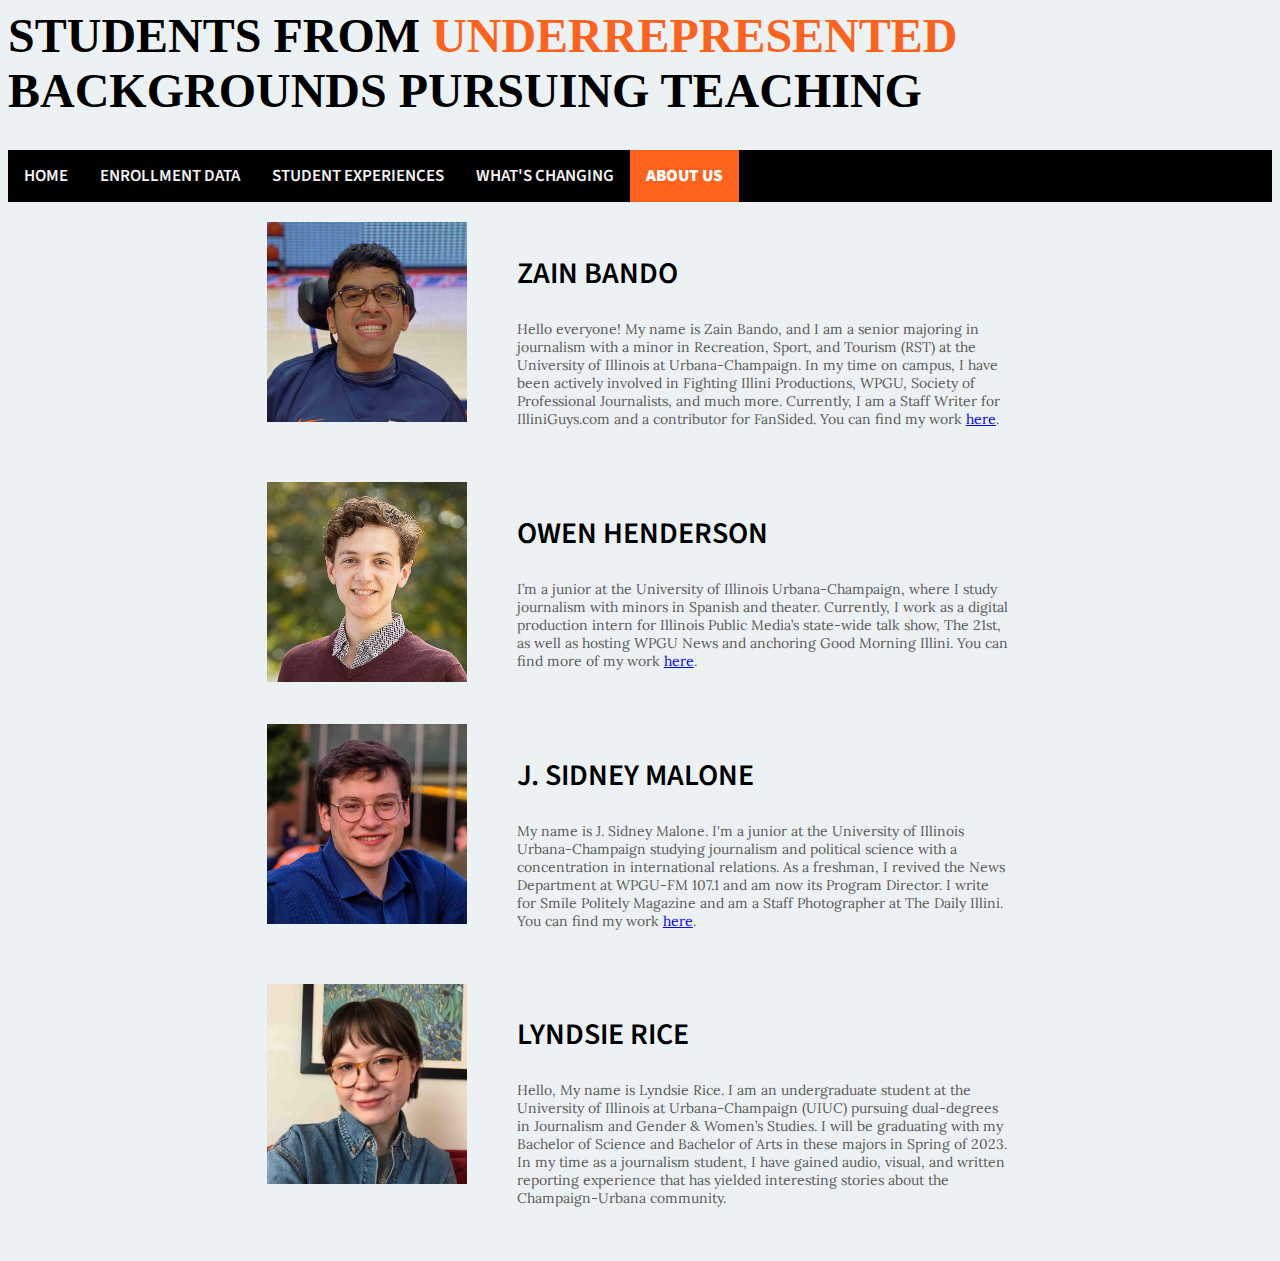
==== about-us.html @ 9d63cc16 "Update about-us.html" ====
<html lang="en-US">
<head>
	<meta charset="UTF-8">
	<meta name="viewport" content="width=device-width, initial-scale=1">
	<title>Students from Underrepresented Minorities Pursuing Teaching</title>
	<meta name="description" content="A project by University of Illinois journalism students about University of Illinois education students">
	<link href='https://fonts.googleapis.com/css?family=Source+Sans+Pro' rel='stylesheet' type='text/css'>
	<link href="https://fonts.googleapis.com/css?family=Lora" rel="stylesheet" type="text/css">
	<link href="https://jour425.github.io/stylesheet.css" rel="stylesheet" type="text/css">
</head>
<body>
    <div class="header">
     	<h1>Students From <span style="color:#fe621d">Underrepresented</span> Backgrounds Pursuing Teaching</h1>
    </div>
    <div class="topnav">
        <a href="https://jour425.github.io">Home</a>
        <a href="https://jour425.github.io/enrollment-data">Enrollment data</a>
        <a href="https://jour425.github.io/student-experiences">Student Experiences</a>
        <a href="https://jour425.github.io/what-changing">What's Changing</a>
        <a class="active" href="https://jour425.github.io/about-us">About us</a>
    </div>

    <div class='main-content-wrapper' style='margin: 10px;'>

        <div class='container-bio' style='width: 60%; margin:auto; padding:10px;'>

            <div class='headshot-bio' style='float:left; width: 250; height: 210;'>

                <img src='https://jour425.github.io/bando_zain.jpg' style='width:200'>

            </div>

            <div class='about-bio' style='padding:5px;margin-bottom: 15px;'>

                <h2>

                Zain Bando

                </h2>

                <p id='bando'>

                Hello everyone! My name is Zain Bando, and I am a senior majoring in journalism with a minor in Recreation, Sport, and Tourism (RST) at the University of Illinois at Urbana-Champaign. In my time on campus, I have been actively involved in Fighting Illini Productions, WPGU, Society of Professional Journalists, and much more. Currently, I am a Staff Writer for IlliniGuys.com and a contributor for FanSided. You can find my work <a href="https://muckrack.com/zain-bando">here</a>.

                </p>

            </div>

        </div>

        <div class='container-bio' style='width: 60%; margin:auto; padding:10px;'>

            <div class='headshot-bio' style='float:left; width: 250; height: 210;'>

                <img src='https://jour425.github.io/henderson_owen.jpg' style='width:200'>

            </div>

            <div class='about-bio' style='padding:5px;margin-bottom: 15px;'>

                <h2>

                Owen Henderson

                </h2>

                <p id='henderson'>

                I’m a junior at the University of Illinois Urbana-Champaign, where I study journalism with minors in Spanish and theater. Currently, I work as a digital production intern for Illinois Public Media’s state-wide talk show, The 21st, as well as hosting WPGU News and anchoring Good Morning Illini. You can find more of my work <a href="https://owenrhenderson.web.illinois.edu/work-samples/">here</a>.

                </p>

            </div>

        </div>


        <div class='container-bio' style='width: 60%; margin:auto; padding:10px;'>

            <div class='headshot-bio' style='float:left; width: 250; height: 210;'>

                <img src='https://jour425.github.io/malone_sidney.jpg' style='width:200'>

            </div>

            <div class='about-bio' style='padding:5px;margin-bottom: 15px;'>

                <h2>

                J. Sidney Malone

                </h2>

                <p id='malone'>

               My name is J. Sidney Malone. I'm a junior at the University of Illinois Urbana-Champaign studying journalism and political science with a concentration in international relations. As a freshman, I revived the News Department at WPGU-FM 107.1 and am now its Program Director. I write for Smile Politely Magazine and am a Staff Photographer at The Daily Illini. You can find my work <a href="https://jsidneymalone.com">here</a>.

                </p>

            </div>

        </div>


        <div class='container-bio' style='width: 60%; margin:auto; padding:10px;'>

            <div class='headshot-bio' style='float:left; width: 250; height: 210;'>

                <img src='https://jour425.github.io/rice_lyndsie.jpg' style='width:200'>

            </div>

            <div class='about-bio' style='padding:5px;margin-bottom: 15px;'>

                <h2>

                Lyndsie Rice

                </h2>

                <p id='rice'>

                Hello, My name is Lyndsie Rice. I am an undergraduate student at the University of Illinois at Urbana-Champaign (UIUC) pursuing dual-degrees in Journalism and Gender & Women’s Studies. I will be graduating with my Bachelor of Science and Bachelor of Arts in these majors in Spring of 2023. In my time as a journalism student, I have gained audio, visual, and written reporting experience that has yielded interesting stories about the Champaign-Urbana community.

                </p>

            </div>

        </div>


    </div>

</body>
</html>
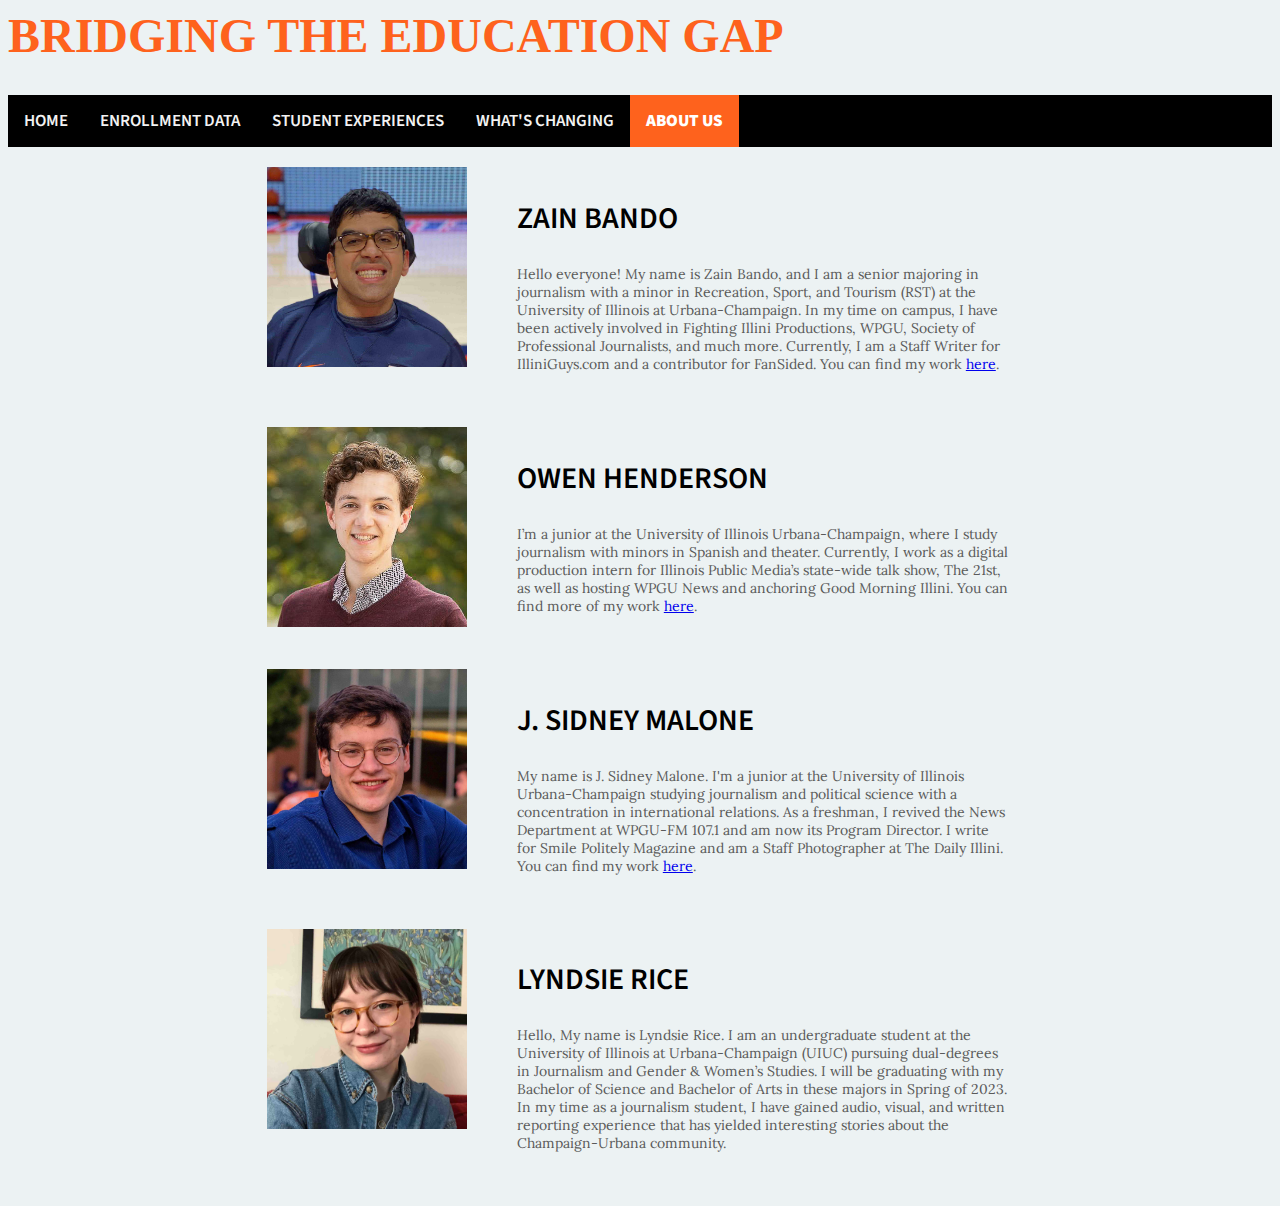
==== commit 2c472161: "Update about-us.html" ====
--- a/about-us.html
+++ b/about-us.html
@@ -10,7 +10,7 @@
 </head>
 <body>
     <div class="header">
-     	<h1>Students From <span style="color:#fe621d">Underrepresented</span> Backgrounds Pursuing Teaching</h1>
+     	<h1><span style="color:#fe621d">Bridging the education gap</span></h1>
     </div>
     <div class="topnav">
         <a href="https://jour425.github.io">Home</a>
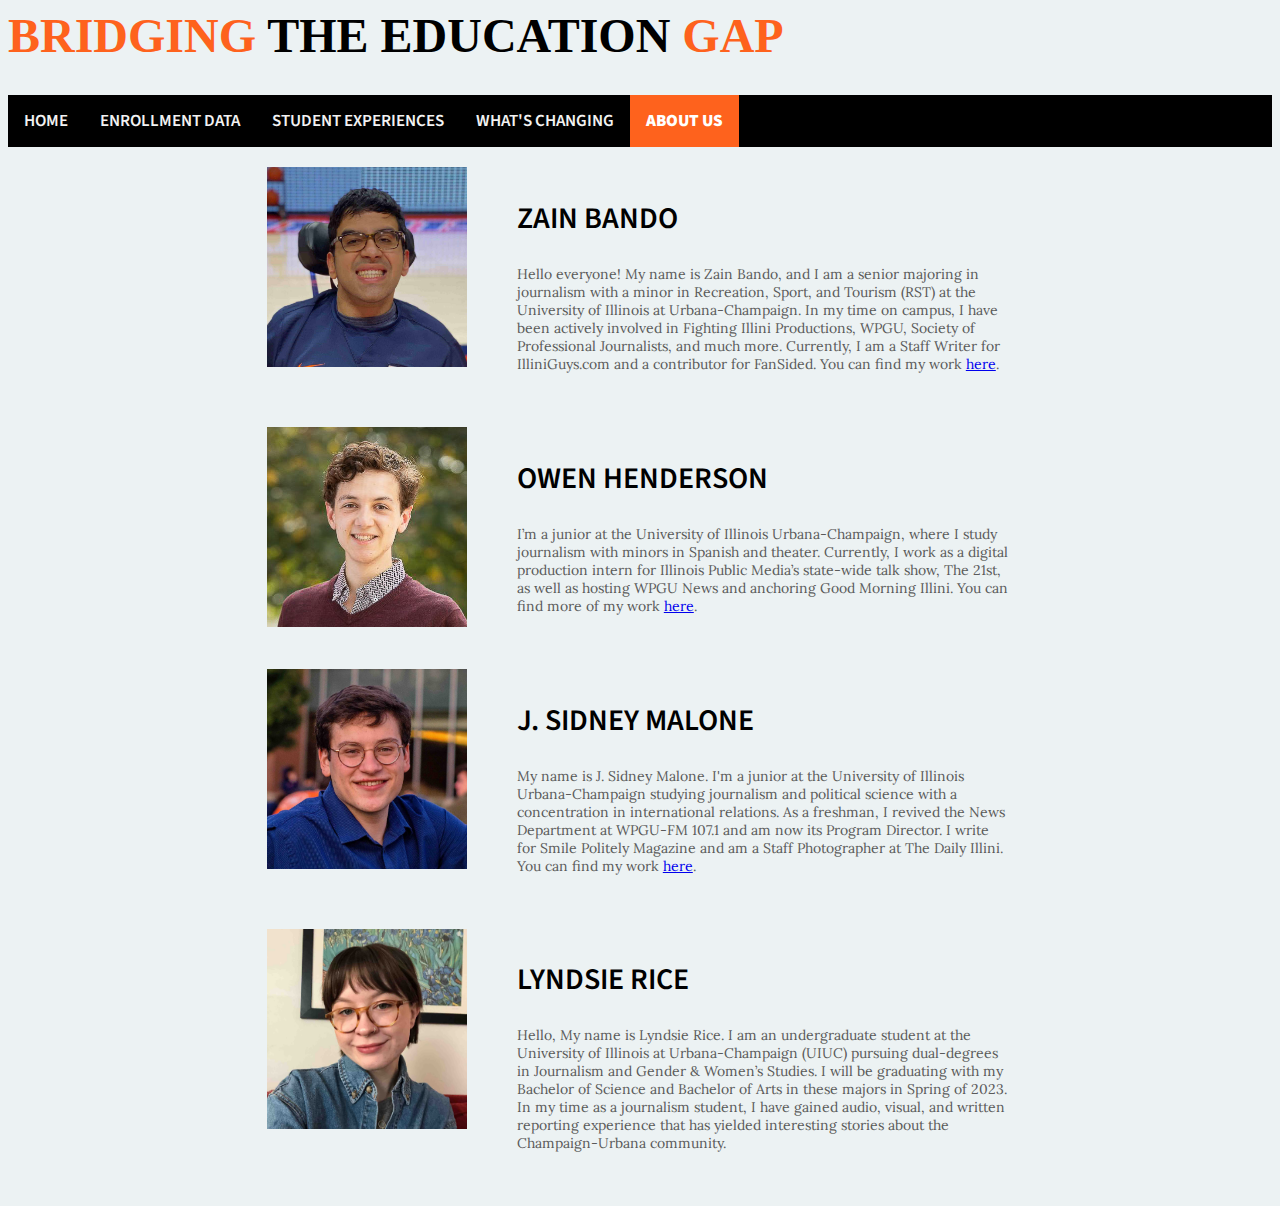
==== commit 7b73000a: "Update about-us.html" ====
--- a/about-us.html
+++ b/about-us.html
@@ -10,7 +10,7 @@
 </head>
 <body>
     <div class="header">
-     	<h1><span style="color:#fe621d">Bridging the education gap</span></h1>
+     	<h1><span style="color:#fe621d">Bridging</span> the education <span style="color:#fe621d">gap</span></h1>
     </div>
     <div class="topnav">
         <a href="https://jour425.github.io">Home</a>
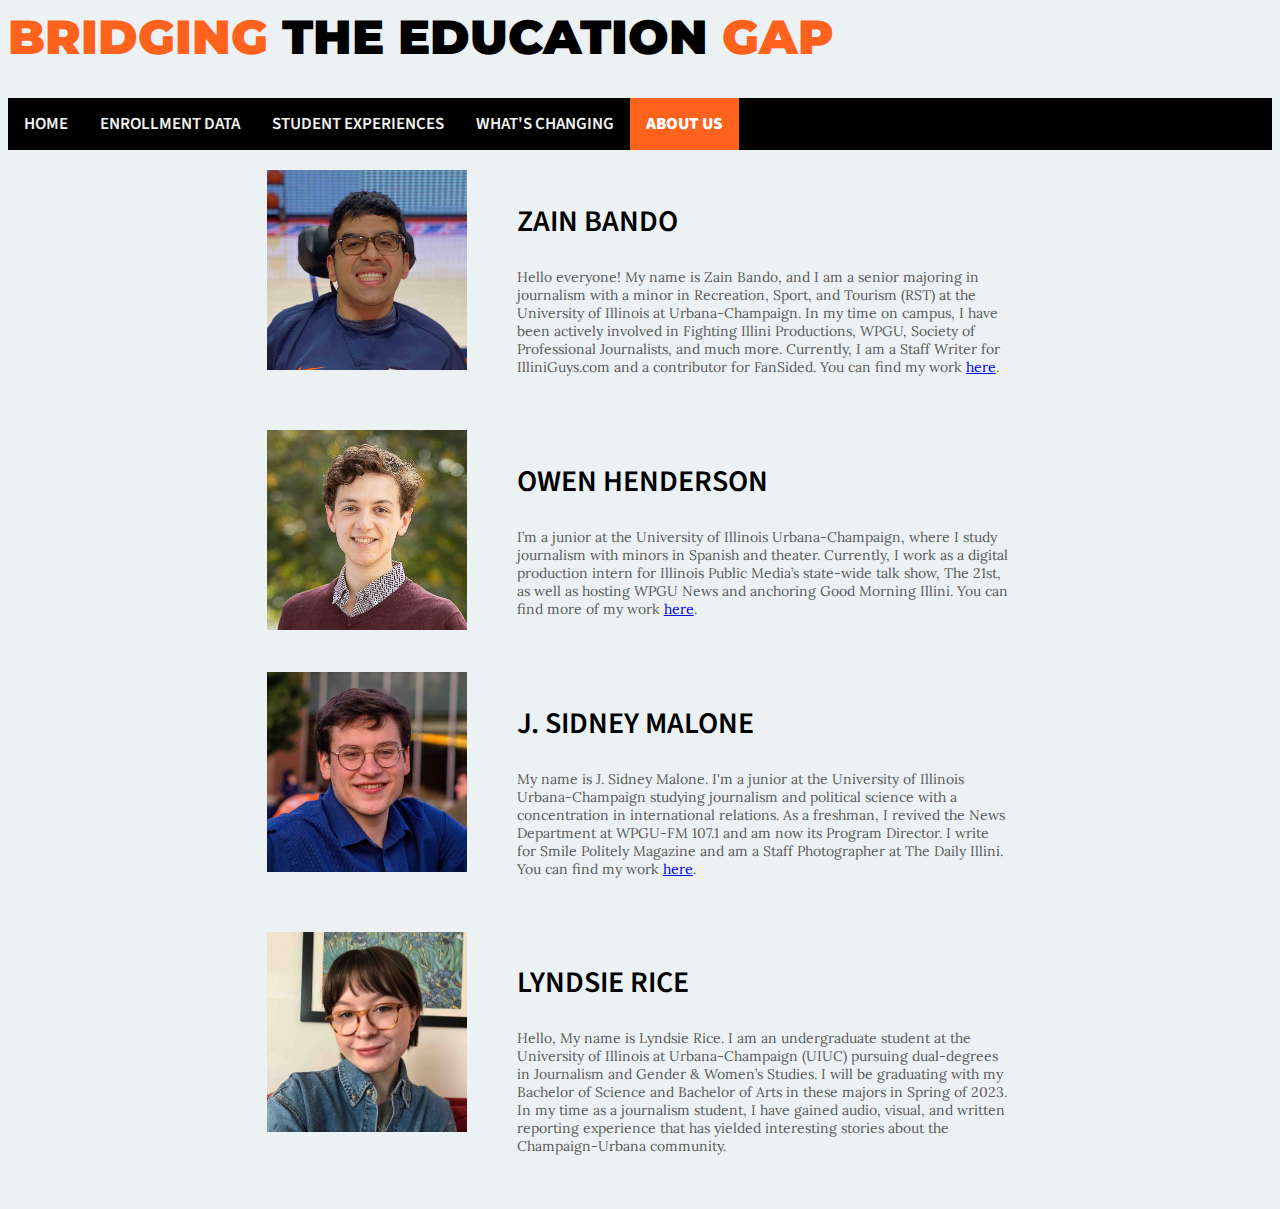
==== commit 76a7dc19: "Update about-us.html" ====
--- a/about-us.html
+++ b/about-us.html
@@ -2,10 +2,11 @@
 <head>
 	<meta charset="UTF-8">
 	<meta name="viewport" content="width=device-width, initial-scale=1">
-	<title>Students from Underrepresented Minorities Pursuing Teaching</title>
+	<title>About us | Bridging the Education Gap | A University of Illinois journalism project</title>
 	<meta name="description" content="A project by University of Illinois journalism students about University of Illinois education students">
 	<link href='https://fonts.googleapis.com/css?family=Source+Sans+Pro' rel='stylesheet' type='text/css'>
 	<link href="https://fonts.googleapis.com/css?family=Lora" rel="stylesheet" type="text/css">
+	<link href='https://fonts.googleapis.com/css?family=Montserrat' rel='stylesheet' type='text/css'>
 	<link href="https://jour425.github.io/stylesheet.css" rel="stylesheet" type="text/css">
 </head>
 <body>
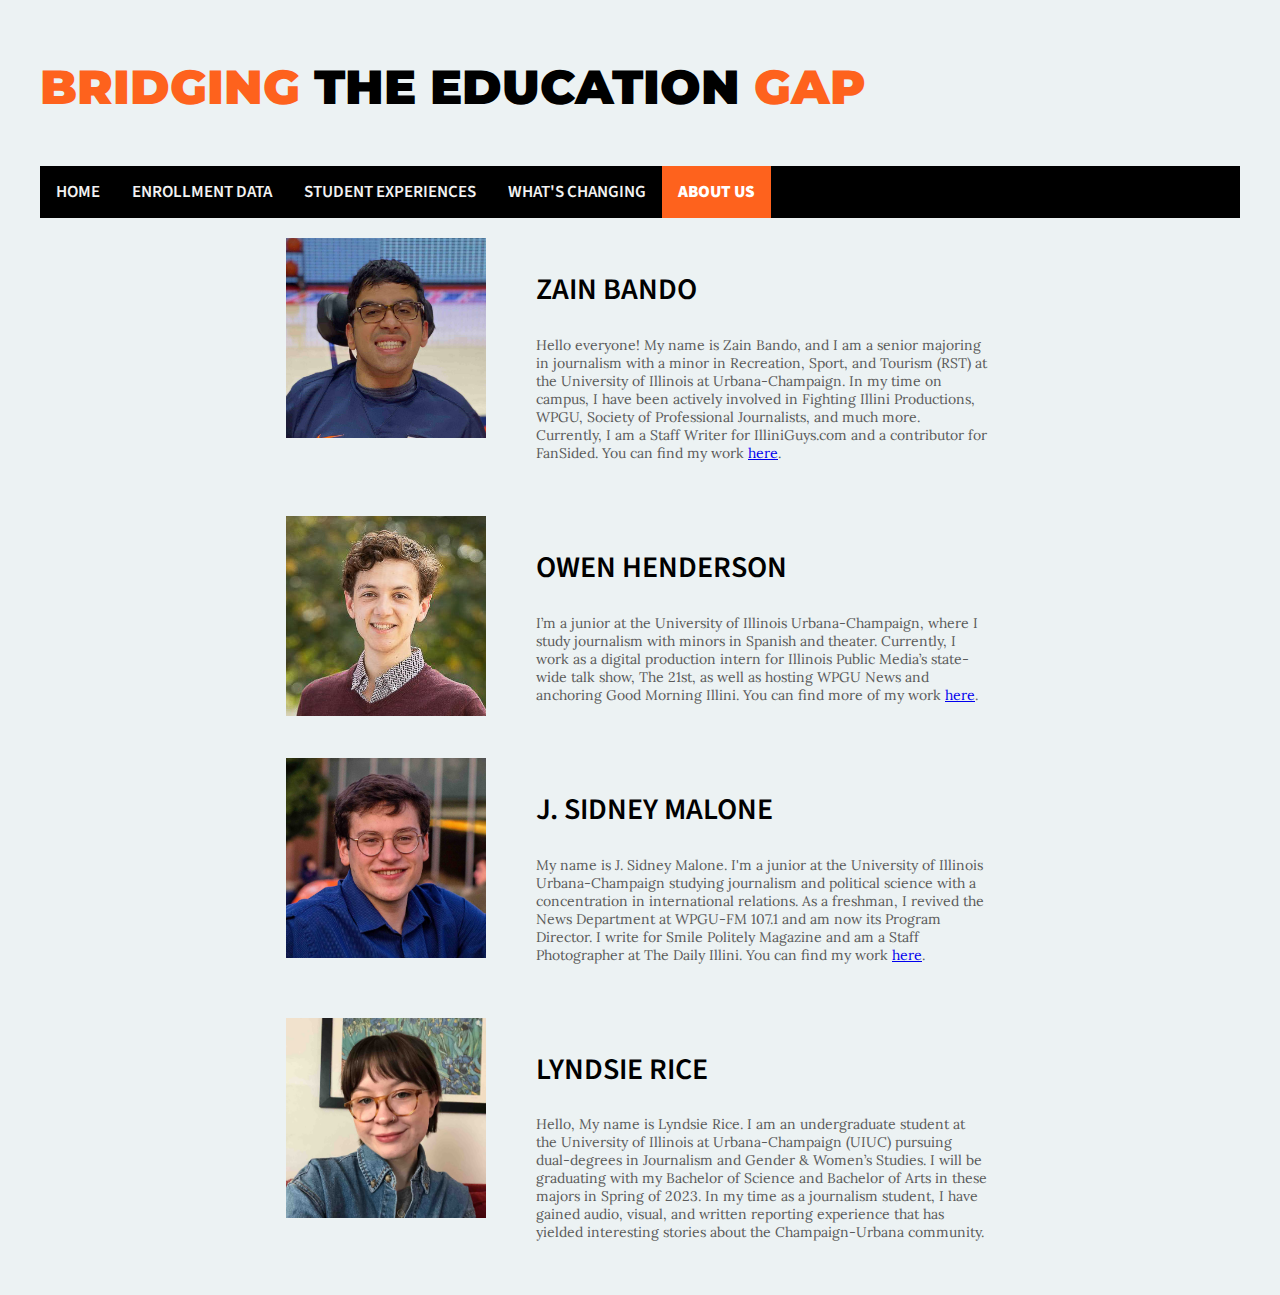
==== commit ed5202aa: "Add files via upload" ====
--- a/about-us.html
+++ b/about-us.html
@@ -6,13 +6,16 @@
 	<meta name="description" content="A project by University of Illinois journalism students about University of Illinois education students">
 	<link href='https://fonts.googleapis.com/css?family=Source+Sans+Pro' rel='stylesheet' type='text/css'>
 	<link href="https://fonts.googleapis.com/css?family=Lora" rel="stylesheet" type="text/css">
-	<link href='https://fonts.googleapis.com/css?family=Montserrat' rel='stylesheet' type='text/css'>
+	<link href='https://fonts.googleapis.com/css?family=Montserrat:900' rel='stylesheet' type='text/css'>
 	<link href="https://jour425.github.io/stylesheet.css" rel="stylesheet" type="text/css">
 </head>
 <body>
-    <div class="header">
-     	<h1><span style="color:#fe621d">Bridging</span> the education <span style="color:#fe621d">gap</span></h1>
-    </div>
+    <div class='page' style='max-width: 1200;min-width: 800;margin:auto'>
+    
+    <header id='masthead' role='banner'>
+        <a href='https://jour425.github.io' class='logo' rel='home' style='text-decoration: none;padding: 15px;'>
+        <h1><span style="color:#fe621d">Bridging</span> the education <span style="color:#fe621d">gap</span></h1>
+        </a>
     <div class="topnav">
         <a href="https://jour425.github.io">Home</a>
         <a href="https://jour425.github.io/enrollment-data">Enrollment data</a>
@@ -20,6 +23,7 @@
         <a href="https://jour425.github.io/what-changing">What's Changing</a>
         <a class="active" href="https://jour425.github.io/about-us">About us</a>
     </div>
+    </header>
 
     <div class='main-content-wrapper' style='margin: 10px;'>
 
@@ -133,4 +137,4 @@
     </div>
 
 </body>
-</html>
+</html>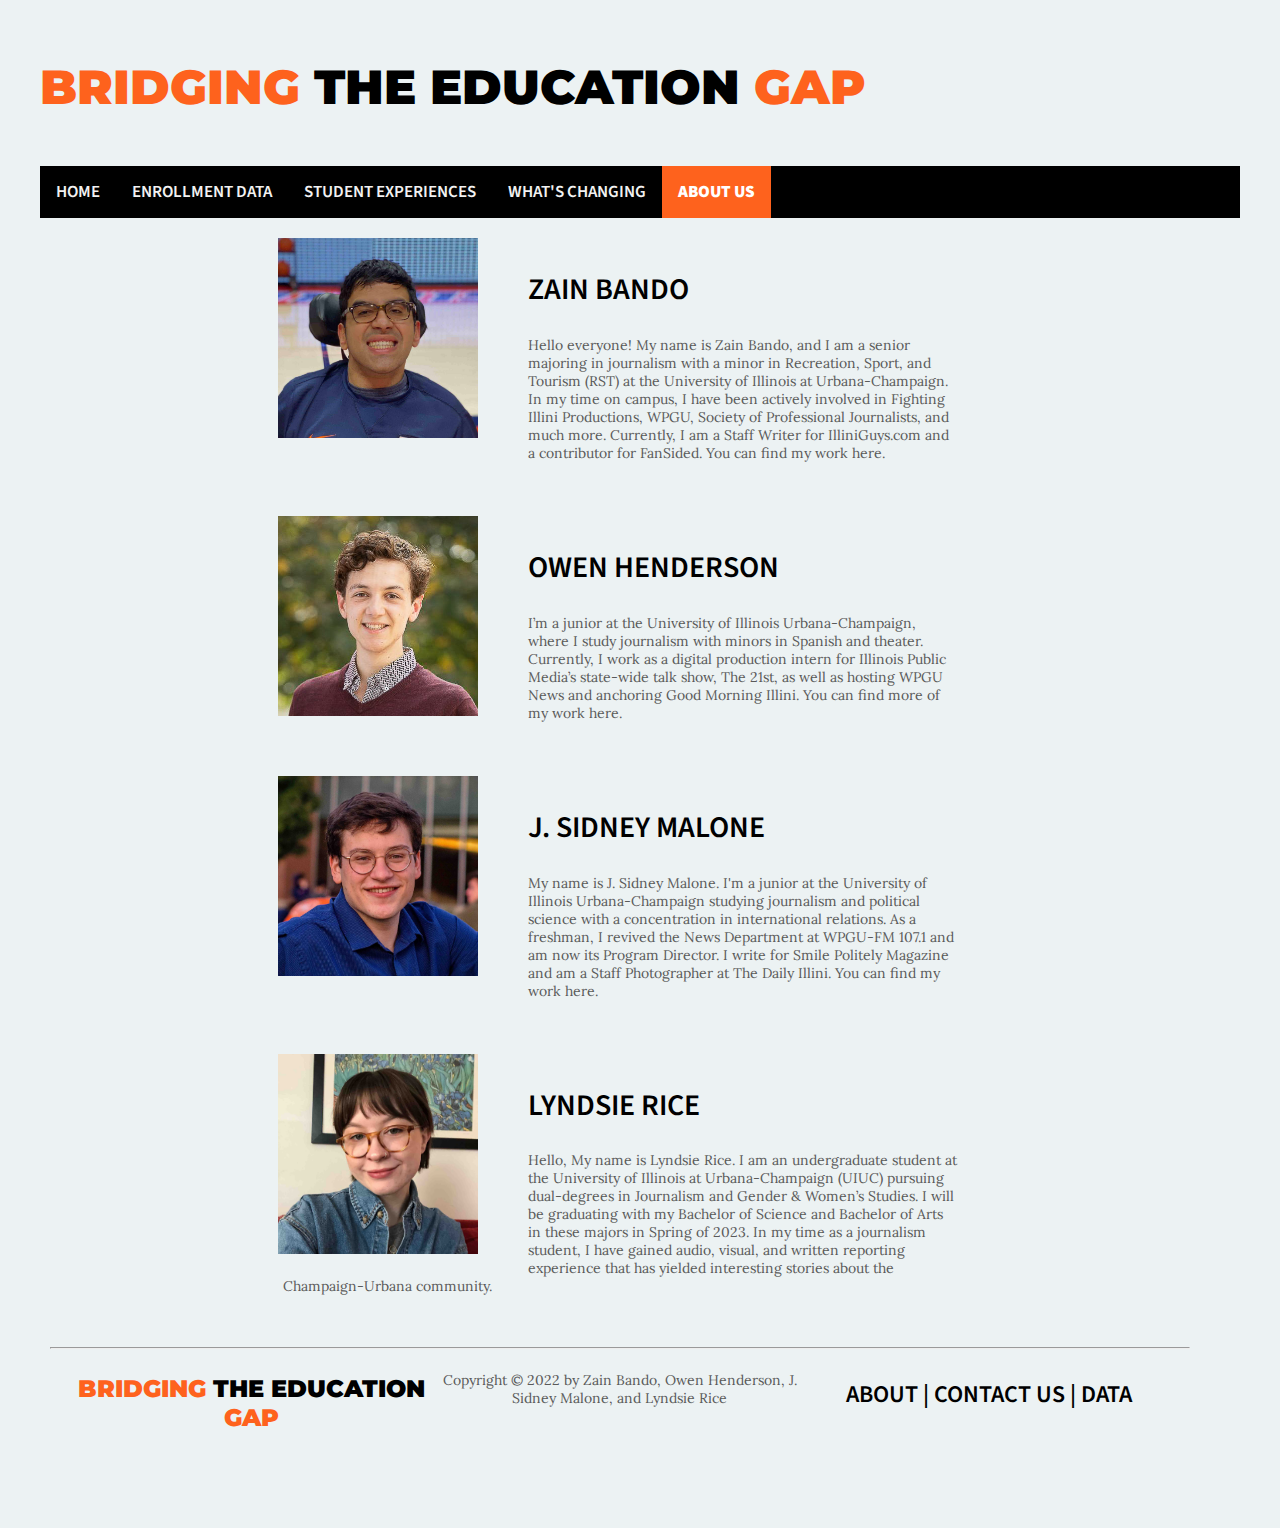
==== commit 1d08bdeb: "Update about-us.html" ====
--- a/about-us.html
+++ b/about-us.html
@@ -132,9 +132,24 @@
             </div>
 
         </div>
-
+<hr>
+		<footer>
+				<div class='foot-wrapper'>
+				<div class='footer-col'>
+					<a href='https://jour425.github.io'>
+					<h1 class='foot-logo'><span style="color:#fe621d">Bridging</span> the education <span style="color:#fe621d">gap</span></h1>
+					</a>
+				</div>
+				<div class='footer-col col-two'>
+					<p>Copyright © 2022 by Zain Bando, Owen Henderson, J. Sidney Malone, and Lyndsie Rice</p>
+				</div>
+				<div class='footer-col'>
+					<h2 class='foot-links'><a class="foot-links-text" href='https://jour425.github.io/about-us'>About</a> | <a href='mailto:jmalone5@illinois.edu'>Contact us</a> | <a href='https://dmi.illinois.edu'>Data</a></h2>
+				</div>
+			</div>
+		</footer>
 
     </div>
 
 </body>
-</html>+</html>
